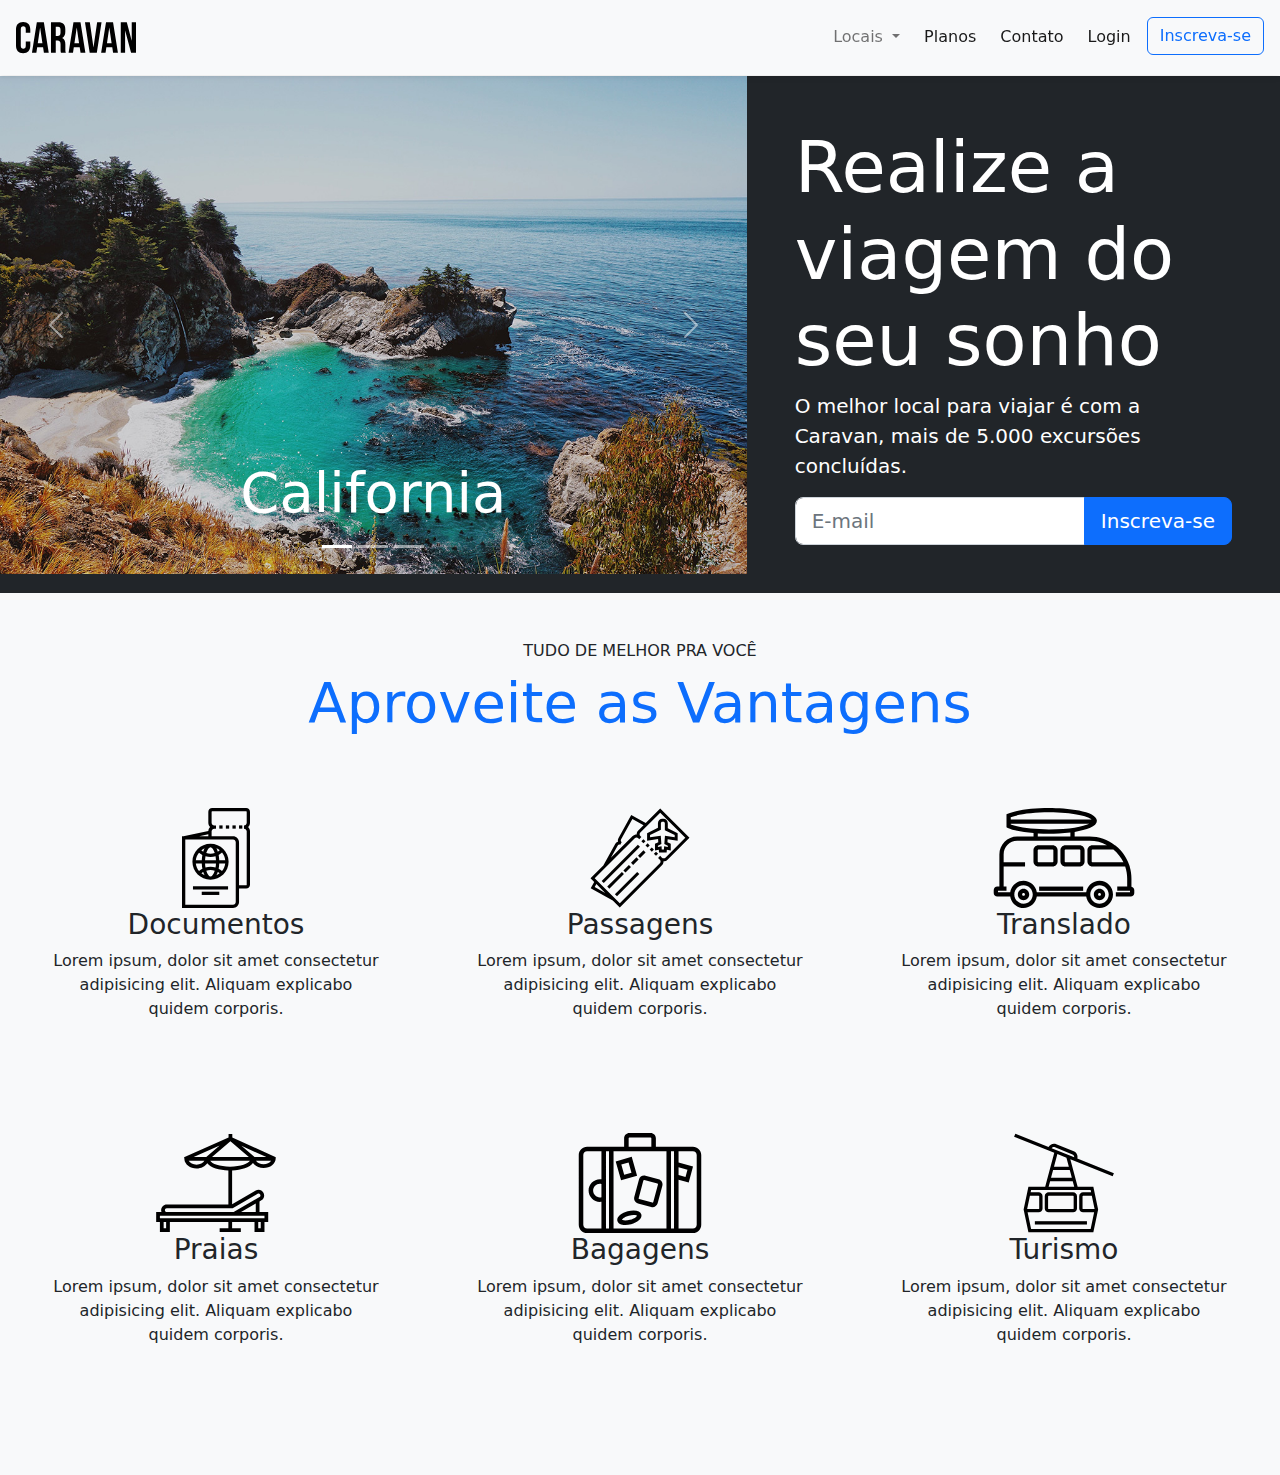
==== index.html @ 2883a972 "first commit" ====
<!DOCTYPE html>
<html lang="en">
  <head>
    <meta charset="UTF-8" />
    <meta http-equiv="X-UA-Compatible" content="IE=edge" />
    <meta name="viewport" content="width=device-width, initial-scale=1.0" />
    <title>Bootstrap</title>
    <link rel="stylesheet" href="css/bootstrap.css" />
    <link rel="stylesheet" href="css/style.css" />
  </head>

  <body>
    <nav class="navbar navbar-expand-md navbar-light bg-light fixed-top p-3 box-shadow">
      <a href="index.html" class="navbar-brand">
        <img src="img/caravan.svg" alt="caravan" />
      </a>
      <button
        class="navbar-toggler"
        type="button"
        data-bs-toggle="collapse"
        data-bs-target="#navbarSupportedContent"
        aria-controls="navbarSupportedContent"
        aria-expanded="false"
        aria-label="Toggle navigation"
      >
        <span class="navbar-toggler-icon"></span>
      </button>
      <div class="collapse navbar-collapse" id="navbarSupportedContent">
        <ul class="navbar-nav ms-auto">
          <li class="nav-item dropdown">
            <a
              class="nav-link dropdown-toggle ms-md-2"
              href="#"
              id="navbarDropdownMenuLink"
              role="button"
              data-bs-toggle="dropdown"
              aria-expanded="false"
            >
              Locais
            </a>
            <ul class="dropdown-menu" aria-labelledby="navbarDropdownMenuLink">
              <li><a class="dropdown-item" href="#">Califórnia</a></li>
              <li><a class="dropdown-item" href="#">Paris</a></li>
              <li><a class="dropdown-item" href="#">Dublin</a></li>
            </ul>
          </li>
          <li class="nav-item">
            <a
              class="nav-link active ms-md-2"
              aria-current="page"
              href="planos.html"
              >Planos</a
            >
          </li>
          <li class="nav-item">
            <a
              class="nav-link active ms-md-2"
              aria-current="page"
              href="contato.html"
              >Contato</a
            >
          </li>
          <li class="nav-item">
            <a class="nav-link active ms-md-2" aria-current="page" href="#"
              >Login</a
            >
          </li>
          <li class="nav-item">
            <a
              class="btn btn-outline-primary ms-md-2"
              aria-current="page"
              href="incsrevase.html"
              >Inscreva-se</a
            >
          </li>
        </ul>
      </div>
    </nav>

    <section class="container-fluid">
      <div class="row bg-dark">
        <div class="col-lg-7 p-0">
          <div id="carouselExampleCaptions" class="carousel slide" data-bs-ride="false">
            <div class="carousel-indicators">
              <button type="button" data-bs-target="#carouselExampleCaptions" data-bs-slide-to="0" class="active" aria-current="true" aria-label="Slide 1"></button>
              <button type="button" data-bs-target="#carouselExampleCaptions" data-bs-slide-to="1" aria-label="Slide 2"></button>
              <button type="button" data-bs-target="#carouselExampleCaptions" data-bs-slide-to="2" aria-label="Slide 3"></button>
            </div>
            <div class="carousel-inner">
              <div class="carousel-item active">
                <img src="/img/california.jpg" class="d-block w-100" alt="...">
                <div class="carousel-caption">
                  <h3 class="display-4">California</h3 class="display-4">
                </div>
              </div>
              <div class="carousel-item">
                <img src="/img/dublin.jpg" class="d-block w-100" alt="...">
                <div class="carousel-caption">
                  <h3 class="display-4">Dublin</h3 class="display-4">
                </div>
      
              </div>
              <div class="carousel-item">
                <img src="/img/paris.jpg" class="d-block w-100" alt="...">
                <div class="carousel-caption">
                  <h3 class="display-4">Paris</h3 class="display-4">
                </div>
      
              </div>
            </div>
            <button class="carousel-control-prev" type="button" data-bs-target="#carouselExampleCaptions" data-bs-slide="prev">
              <span class="carousel-control-prev-icon" aria-hidden="true"></span>
              <span class="visually-hidden">Anterior</span>
            </button>
            <button class="carousel-control-next" type="button" data-bs-target="#carouselExampleCaptions" data-bs-slide="next">
              <span class="carousel-control-next-icon" aria-hidden="true"></span>
              <span class="visually-hidden">Próximo</span>
            </button>
          </div>
      
        </div>
        <div class="col-lg-5 p-5 d-flex  justify-content-center flex-column">
          <h1 class="text-white display-2">Realize a viagem do seu sonho</h1>
          <p class="text-white fs-5">O melhor local para viajar é com a Caravan, mais de 5.000 excursões concluídas.</p>
          <form action="">
            <div class="input-group input-group-lg">
              <input type="text" class="form-control" placeholder="E-mail" aria-label="Email" aria-describedby="button-addon2">
              <button class="btn btn-primary" type="button" id="button-addon2">Inscreva-se</button>
            </div>
          </form>
        </div>
      </div>
    </section>

    <section class="py-5 bg-light text-center">
      <div class="container">
        <span class="h6 d-block">TUDO DE MELHOR PRA VOCÊ</span>
        <h2 class="display-4 text-primary">Aproveite as Vantagens</h2>
      </div>
      <div class="row p-3">
        <div class="col-4 p-5">
          <div style="height: 100px;" class="d-flex justify-content-center">
            <img src="img/icones/passaporte.svg" alt="passaporte">
          </div>   
          <h3>Documentos</h3>
          <p>Lorem ipsum, dolor sit amet consectetur adipisicing elit. Aliquam explicabo quidem corporis.</p>
        </div>
        <div class="col-4 p-5">
          <div style="height: 100px;" class="d-flex justify-content-center">
            <img src="img/icones/passagens.svg" alt="passagens">
          </div>   
          <h3>Passagens</h3>
          <p>Lorem ipsum, dolor sit amet consectetur adipisicing elit. Aliquam explicabo quidem corporis.</p>
        </div>
        <div class="col-4 p-5">
          <div style="height: 100px;" class="d-flex justify-content-center">
            <img src="img/icones/translado.svg" alt="translado">
          </div>   
          <h3>Translado</h3>
          <p>Lorem ipsum, dolor sit amet consectetur adipisicing elit. Aliquam explicabo quidem corporis.</p>
        </div>
        <div class="col-4 p-5">
          <div style="height: 100px;" class="d-flex justify-content-center">
            <img src="img/icones/praias.svg" alt="praias">
          </div>   
          <h3>Praias</h3>
          <p>Lorem ipsum, dolor sit amet consectetur adipisicing elit. Aliquam explicabo quidem corporis.</p>
        </div>
        <div class="col-4 p-5">
          <div style="height: 100px;" class="d-flex justify-content-center">
            <img src="img/icones/bagagens.svg" alt="bagagens">
          </div>   
          <h3>Bagagens</h3>
          <p>Lorem ipsum, dolor sit amet consectetur adipisicing elit. Aliquam explicabo quidem corporis.</p>
        </div>
        <div class="col-4 p-5">
          <div style="height: 100px;" class="d-flex justify-content-center">
            <img src="img/icones/turismo.svg" alt="turismo">
          </div>   
          <h3>Turismo</h3>
          <p>Lorem ipsum, dolor sit amet consectetur adipisicing elit. Aliquam explicabo quidem corporis.</p>
        </div>
      </div>
    </section>

    <script src="js/popper.min.js"></script>
    <script src="js/bootstrap.js"></script>
    <script src="js/app.js"></script>
  </body>
</html>
---- css/style.css ----
body {
    padding-top: 76.2px;
    
}

.box-shadow {
    box-shadow: 0 2px 4px 0 rgba(0,0,0,.05),
                0 2px 8px 0 rgba(0,0,0,.05);
}
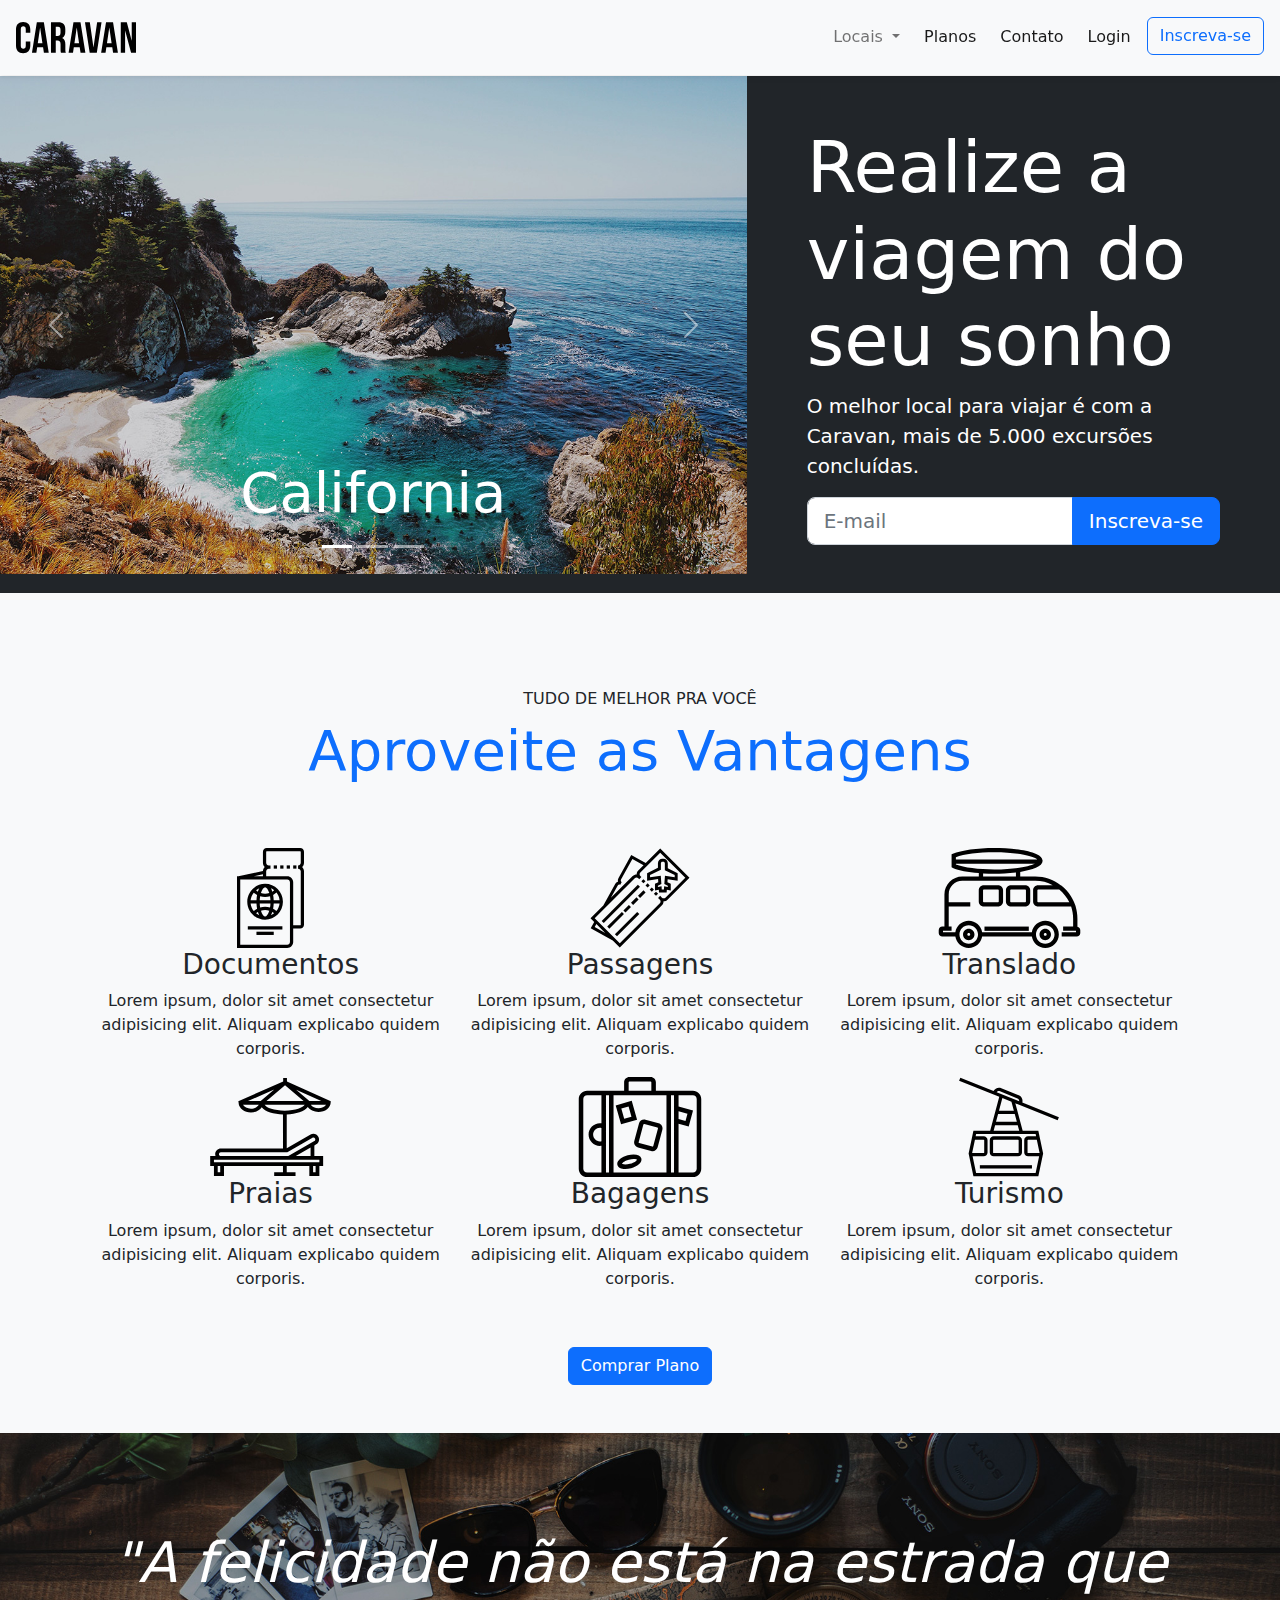
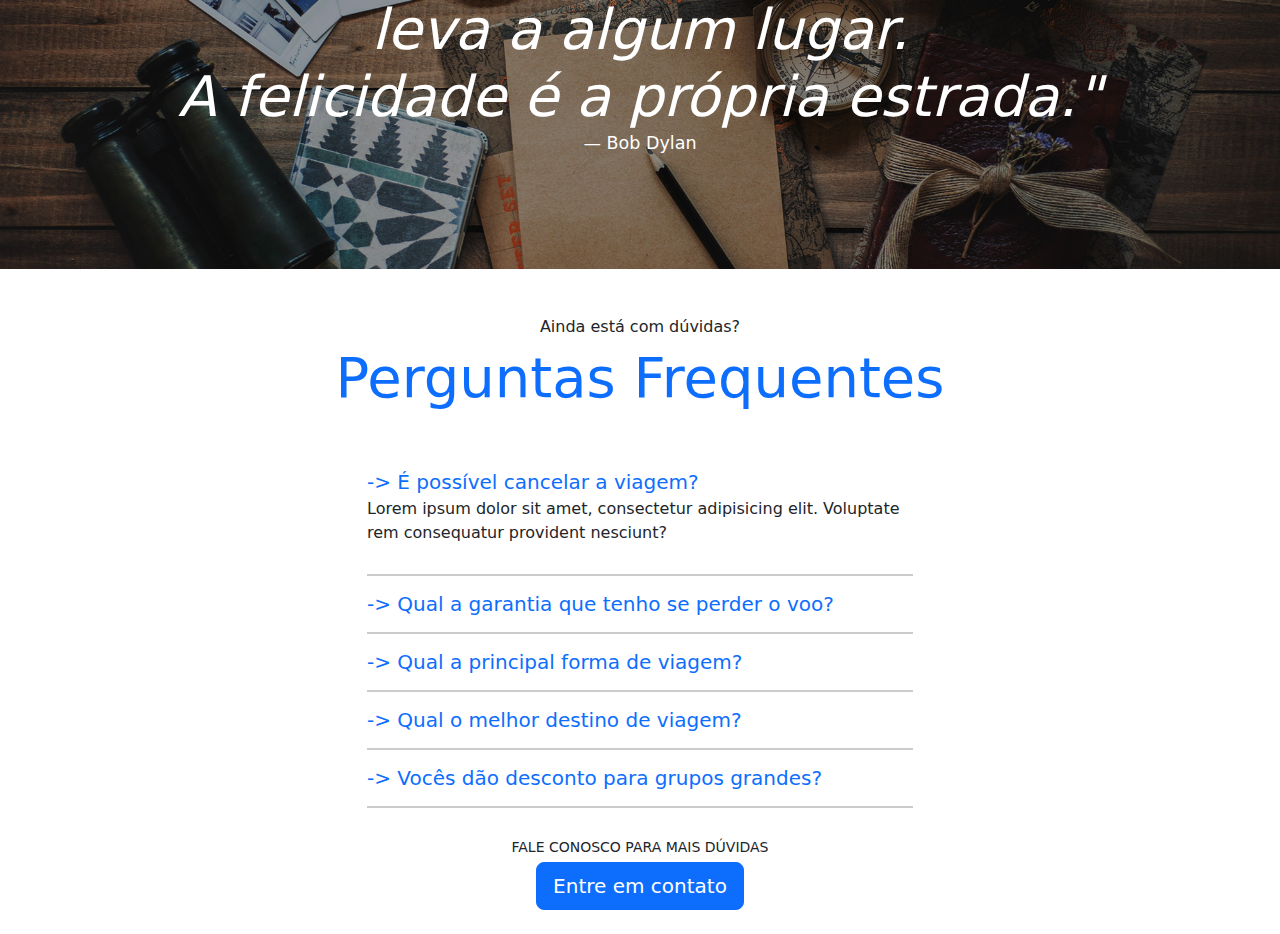
==== commit 42cb77fc: "Background-image como separador com frase && local com perguntas e respostas" ====
--- a/index.html
+++ b/index.html
@@ -119,61 +119,65 @@
           </div>
       
         </div>
-        <div class="col-lg-5 p-5 d-flex  justify-content-center flex-column">
-          <h1 class="text-white display-2">Realize a viagem do seu sonho</h1>
-          <p class="text-white fs-5">O melhor local para viajar é com a Caravan, mais de 5.000 excursões concluídas.</p>
-          <form action="">
-            <div class="input-group input-group-lg">
-              <input type="text" class="form-control" placeholder="E-mail" aria-label="Email" aria-describedby="button-addon2">
-              <button class="btn btn-primary" type="button" id="button-addon2">Inscreva-se</button>
-            </div>
-          </form>
+        <div class="col-lg-5 d-flex  justify-content-center flex-column">
+          <div class="p-5">
+
+            <h1 class="text-white display-2">Realize a viagem do seu sonho</h1>
+            <p class="text-white fs-5">O melhor local para viajar é com a Caravan, mais de 5.000 excursões concluídas.</p>
+            <form action="">
+              <div class="input-group input-group-lg">
+                <input type="text" class="form-control" placeholder="E-mail" aria-label="Email" aria-describedby="button-addon2">
+                <button class="btn btn-primary" type="button" id="button-addon2">Inscreva-se</button>
+              </div>
+            </form>
+          </div>
         </div>
       </div>
     </section>
 
     <section class="py-5 bg-light text-center">
       <div class="container">
-        <span class="h6 d-block">TUDO DE MELHOR PRA VOCÊ</span>
-        <h2 class="display-4 text-primary">Aproveite as Vantagens</h2>
-      </div>
+        <div class="my-5">
+          <span class="h6 d-block">TUDO DE MELHOR PRA VOCÊ</span>
+          <h2 class="display-4 text-primary">Aproveite as Vantagens</h2>
+        </div>
       <div class="row p-3">
-        <div class="col-4 p-5">
+        <div class="col-xl-4 col-md-6">
           <div style="height: 100px;" class="d-flex justify-content-center">
             <img src="img/icones/passaporte.svg" alt="passaporte">
           </div>   
           <h3>Documentos</h3>
           <p>Lorem ipsum, dolor sit amet consectetur adipisicing elit. Aliquam explicabo quidem corporis.</p>
         </div>
-        <div class="col-4 p-5">
+        <div class="col-xl-4 col-md-6">
           <div style="height: 100px;" class="d-flex justify-content-center">
             <img src="img/icones/passagens.svg" alt="passagens">
           </div>   
           <h3>Passagens</h3>
           <p>Lorem ipsum, dolor sit amet consectetur adipisicing elit. Aliquam explicabo quidem corporis.</p>
         </div>
-        <div class="col-4 p-5">
+        <div class="col-xl-4 col-md-6">
           <div style="height: 100px;" class="d-flex justify-content-center">
             <img src="img/icones/translado.svg" alt="translado">
           </div>   
           <h3>Translado</h3>
           <p>Lorem ipsum, dolor sit amet consectetur adipisicing elit. Aliquam explicabo quidem corporis.</p>
         </div>
-        <div class="col-4 p-5">
+        <div class="col-xl-4 col-md-6">
           <div style="height: 100px;" class="d-flex justify-content-center">
             <img src="img/icones/praias.svg" alt="praias">
           </div>   
           <h3>Praias</h3>
           <p>Lorem ipsum, dolor sit amet consectetur adipisicing elit. Aliquam explicabo quidem corporis.</p>
         </div>
-        <div class="col-4 p-5">
+        <div class="col-xl-4 col-md-6">
           <div style="height: 100px;" class="d-flex justify-content-center">
             <img src="img/icones/bagagens.svg" alt="bagagens">
           </div>   
           <h3>Bagagens</h3>
           <p>Lorem ipsum, dolor sit amet consectetur adipisicing elit. Aliquam explicabo quidem corporis.</p>
         </div>
-        <div class="col-4 p-5">
+        <div class="col-xl-4 col-md-6">
           <div style="height: 100px;" class="d-flex justify-content-center">
             <img src="img/icones/turismo.svg" alt="turismo">
           </div>   
@@ -181,8 +185,70 @@
           <p>Lorem ipsum, dolor sit amet consectetur adipisicing elit. Aliquam explicabo quidem corporis.</p>
         </div>
       </div>
-    </section>
-
+        <a href="planos.html" class="btn btn-primary brn-lg mt-4">Comprar Plano</a>
+    </div>
+    </section>
+    
+    <section id="home-quote" class="p-md-5">
+      <blockquote class="blockquote text-center text-white p-md-5 p-3">
+        <p class="display-4">
+          <em>
+            "A felicidade não está na estrada que leva a algum lugar. <br> A felicidade é a própria estrada."
+          </em>
+        </p>
+        <footer class="blockquote-footer text-white">Bob Dylan</footer>
+      </blockquote>
+    </section>
+
+    <section class="container">
+      <div class="my-5 text-center">
+        <span class="h6 d-block">Ainda está com dúvidas?</span>
+        <h2 class="display-4 text-primary">Perguntas Frequentes</h2>
+      </div>
+      <div class="row justify-content-center">
+        <div class="col-6" id="perguntasFrequentes" data-children=".pergunta">
+          <div class="pergunta py-2">
+            <a class="lead" data-bs-toggle="collapse" data-bs-target="#pergunta1" aria-expanded="true" aria-controls="pergunta1"  href="#pergunta1">-> É possível cancelar a viagem?</a>
+            <div class="collapse show" id="pergunta1">
+              <p>Lorem ipsum dolor sit amet, consectetur adipisicing elit. Voluptate rem consequatur provident nesciunt?</p>
+            </div>
+          </div>
+          <div class="line"></div>
+          <div class="pergunta py-2">
+            <a class="lead" data-bs-toggle="collapse" data-bs-target="#pergunta2" aria-expanded="true" aria-controls="pergunta2"  href="#pergunta2">-> Qual a garantia que tenho se perder o voo?</a>
+            <div class="collapse" id="pergunta2">
+              <p>Lorem ipsum dolor sit amet, consectetur adipisicing elit. Voluptate rem consequatur provident nesciunt?</p>
+            </div>
+          </div>
+          <div class="line"></div>
+          <div class="pergunta py-2">
+            <a class="lead" data-bs-toggle="collapse" data-bs-target="#pergunta3" aria-expanded="true" aria-controls="pergunta3"  href="#pergunta3">-> Qual a principal forma de viagem?</a>
+            <div class="collapse" id="pergunta3">
+              <p>Lorem ipsum dolor sit amet, consectetur adipisicing elit. Voluptate rem consequatur provident nesciunt?</p>
+            </div>
+          </div>
+          <div class="line"></div>
+          <div class="pergunta py-2">
+            <a class="lead" data-bs-toggle="collapse" data-bs-target="#pergunta4" aria-expanded="true" aria-controls="pergunta4"  href="#pergunta4">-> Qual o melhor destino de viagem?</a>
+            <div class="collapse" id="pergunta4">
+              <p>Lorem ipsum dolor sit amet, consectetur adipisicing elit. Voluptate rem consequatur provident nesciunt?</p>
+            </div>
+          </div>
+          <div class="line"></div>
+          <div class="pergunta py-2">
+            <a class="lead" data-bs-toggle="collapse" data-bs-target="#pergunta5" aria-expanded="true" aria-controls="pergunta5"  href="#pergunta5">-> Vocês dão desconto para grupos grandes?</a>
+            <div class="collapse" id="pergunta5">
+              <p>Lorem ipsum dolor sit amet, consectetur adipisicing elit. Voluptate rem consequatur provident nesciunt?</p>
+            </div>
+          </div>
+          <div class="line"></div>
+        </div>
+      </div>
+      <div class="text-center my-4">
+        <p class="small m-1">FALE CONOSCO PARA MAIS DÚVIDAS</p>
+        <a href="contato.html" class="btn btn-lg btn-primary">Entre em contato</a>
+      </div>
+    </section>
     <script src="js/popper.min.js"></script>
     <script src="js/bootstrap.js"></script>
     <script src="js/app.js"></script>
--- a/css/style.css
+++ b/css/style.css
@@ -1,9 +1,41 @@
 body {
-    padding-top: 76.2px;
-    
+    padding-top: 76.2px;    
+}
+
+a {
+    text-decoration: none;
 }
 
 .box-shadow {
     box-shadow: 0 2px 4px 0 rgba(0,0,0,.05),
                 0 2px 8px 0 rgba(0,0,0,.05);
+}
+
+#home-quote {
+    background: url('../img/bg-quote.jpg') center center;
+    background-size: cover;
+}
+        /* 
+            no min-width, tudo o que estiver acima de 768px
+            receberá a estilização,e o que estiver abaixo de 768px
+            não receberá a estilização
+            
+            no max-width será o contrário.
+        */
+@media (max-width: 767px) {
+    #home-quote .display-4 {
+        font-size: 2.5rem;
+    }
+    body {
+        padding-top: 0;
+    }
+    .fixed-top {
+        position: relative;
+    }
+}
+
+.line {
+    height: 1px;
+    border-bottom: 2px solid #cccccc;
+    margin: 5px 0;
 }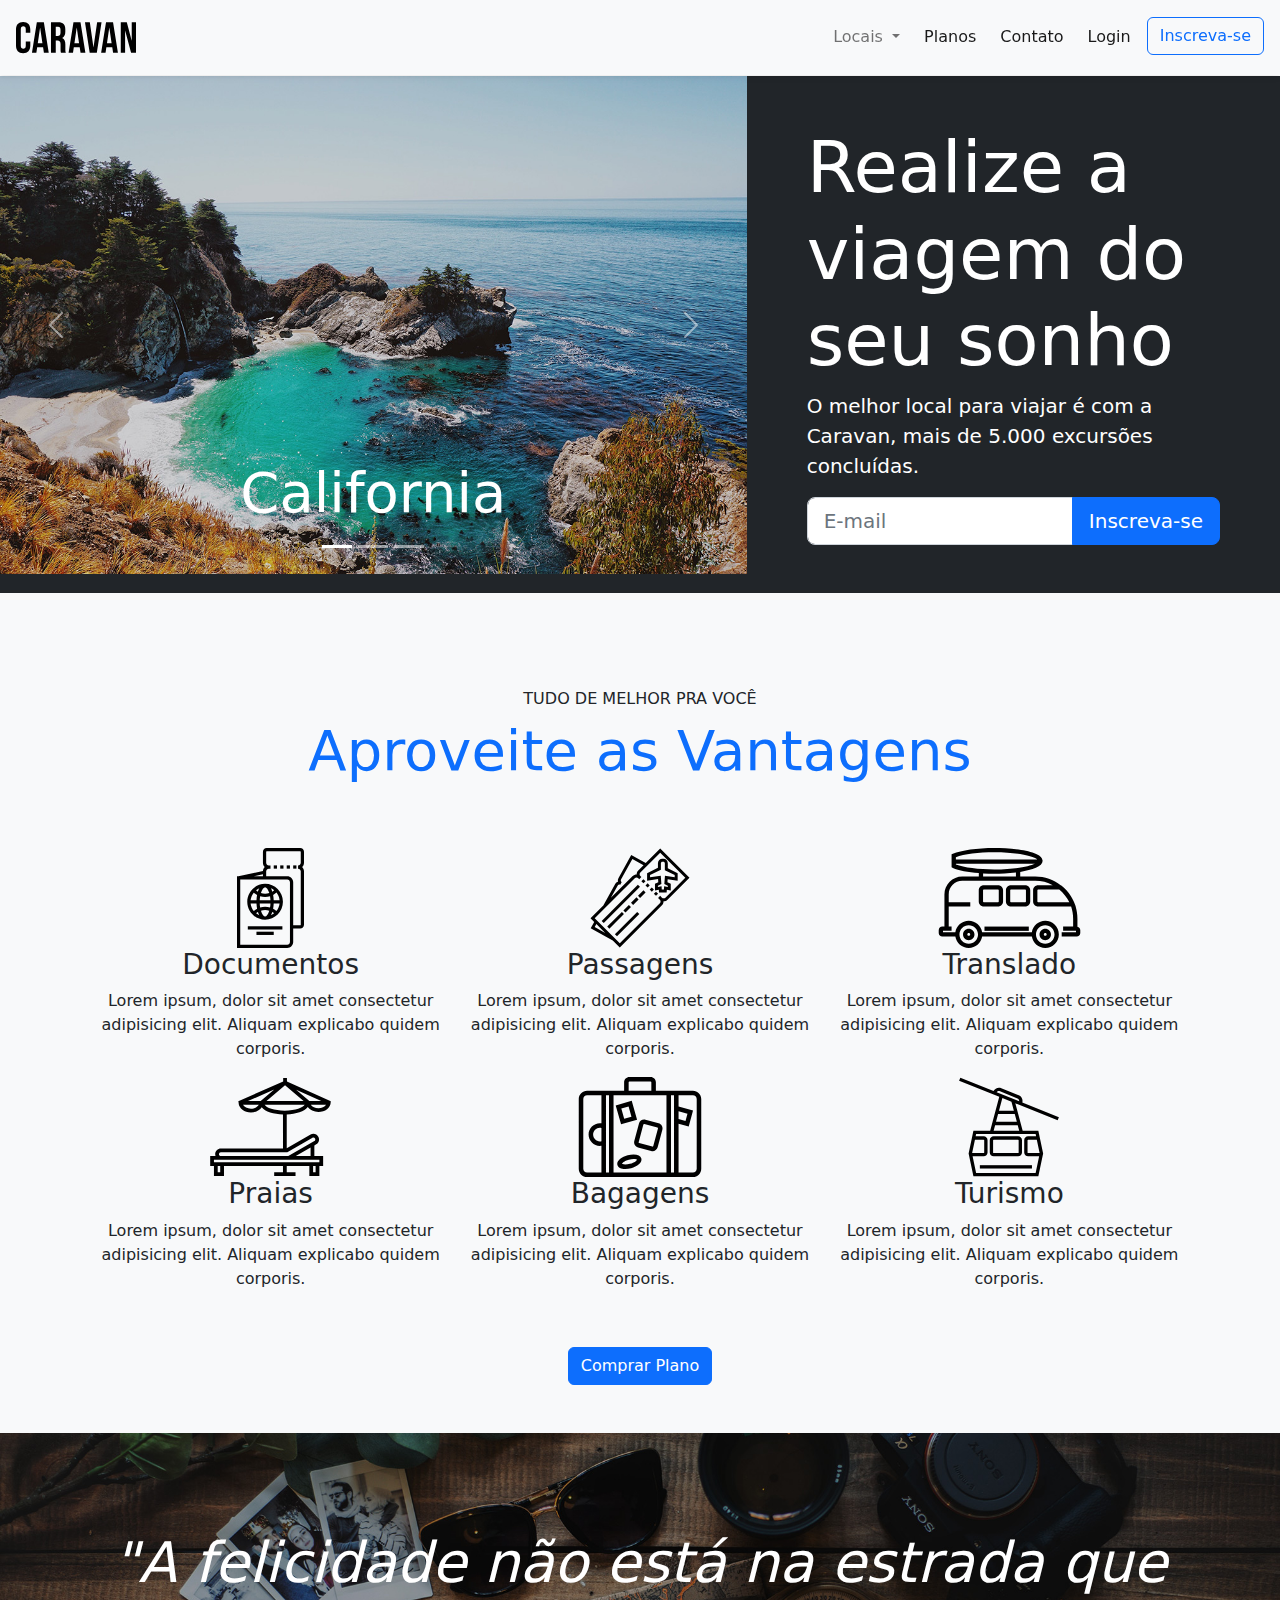
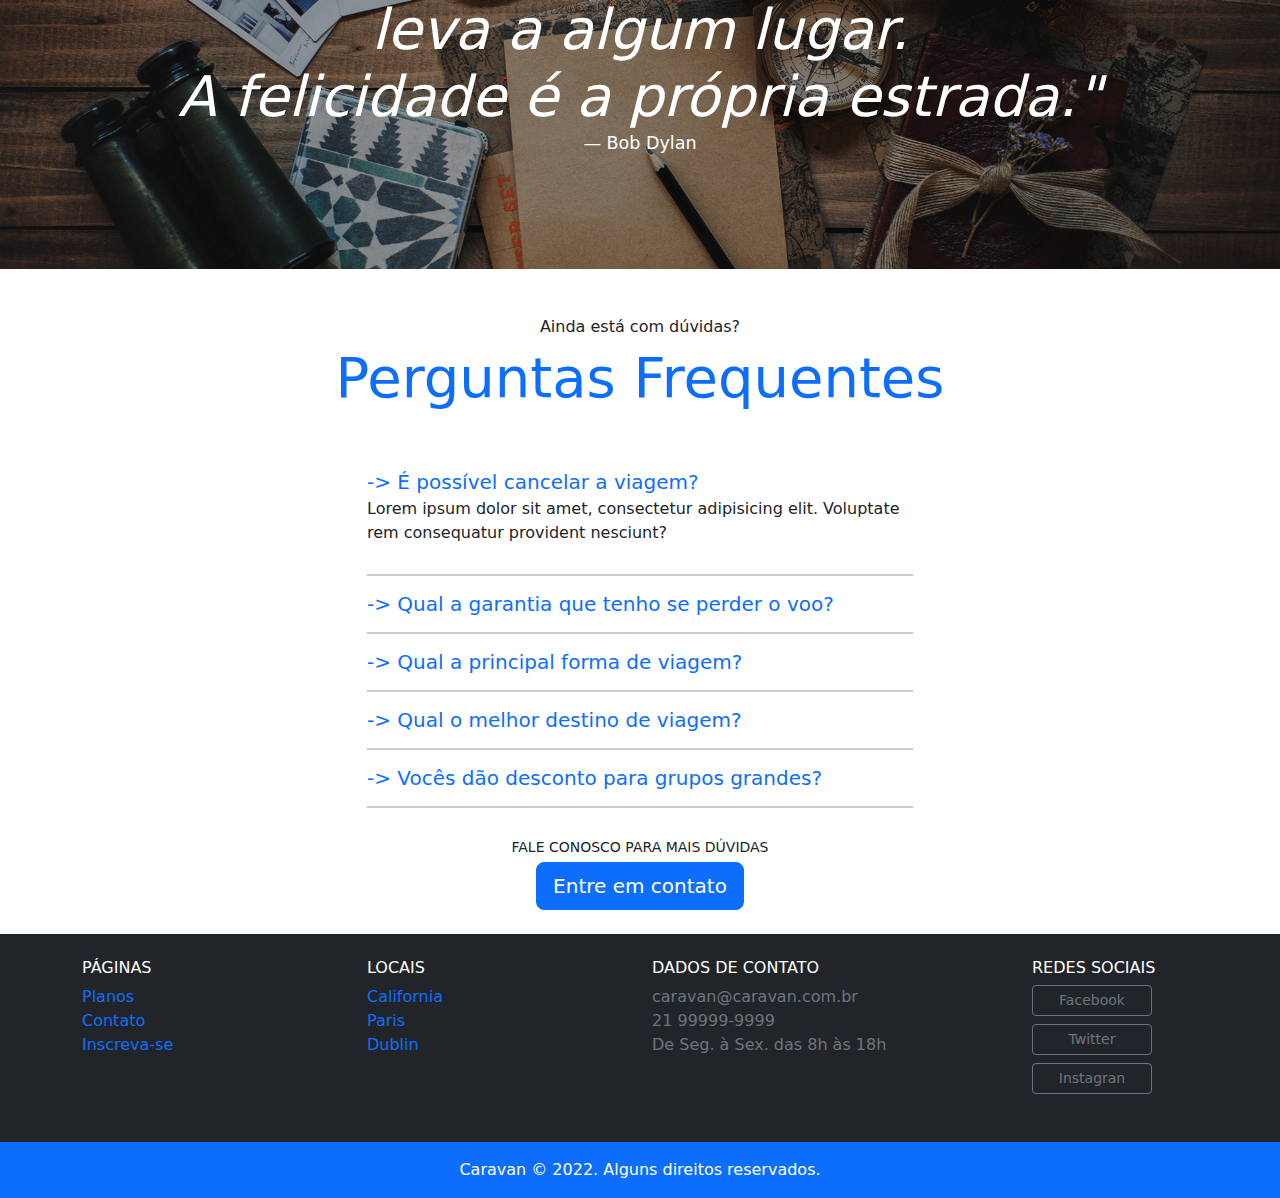
==== commit 96176d64: "criação do footer" ====
--- a/index.html
+++ b/index.html
@@ -10,6 +10,27 @@
   </head>
 
   <body>
+
+        <!-- Modal -->
+        <div class="modal fade" id="exampleModal" tabindex="-1" aria-labelledby="exampleModalLabel" aria-hidden="true">
+          <div class="modal-dialog">
+        <div class="modal-content">
+          <div class="modal-header">
+            <h5 class="modal-title" id="exampleModalLabel">Modal title</h5>
+            <button type="button" class="btn-close" data-bs-dismiss="modal" aria-label="Close"></button>
+          </div>
+          <div class="modal-body">
+            ...
+          </div>
+          <div class="modal-footer">
+            <button type="button" class="btn btn-secondary" data-bs-dismiss="modal">Close</button>
+            <button type="button" class="btn btn-primary">Save changes</button>
+          </div>
+        </div>
+      </div>
+    </div>
+    <!-- FECHA Modal -->
+
     <nav class="navbar navbar-expand-md navbar-light bg-light fixed-top p-3 box-shadow">
       <a href="index.html" class="navbar-brand">
         <img src="img/caravan.svg" alt="caravan" />
@@ -206,13 +227,14 @@
         <h2 class="display-4 text-primary">Perguntas Frequentes</h2>
       </div>
       <div class="row justify-content-center">
-        <div class="col-6" id="perguntasFrequentes" data-children=".pergunta">
+        <div class="col-lg-6" id="perguntasFrequentes" data-children=".pergunta">
           <div class="pergunta py-2">
             <a class="lead" data-bs-toggle="collapse" data-bs-target="#pergunta1" aria-expanded="true" aria-controls="pergunta1"  href="#pergunta1">-> É possível cancelar a viagem?</a>
             <div class="collapse show" id="pergunta1">
               <p>Lorem ipsum dolor sit amet, consectetur adipisicing elit. Voluptate rem consequatur provident nesciunt?</p>
             </div>
           </div>
+          <!-- line, separador que criei entre perguntas e respostas e está em style.css -->
           <div class="line"></div>
           <div class="pergunta py-2">
             <a class="lead" data-bs-toggle="collapse" data-bs-target="#pergunta2" aria-expanded="true" aria-controls="pergunta2"  href="#pergunta2">-> Qual a garantia que tenho se perder o voo?</a>
@@ -249,6 +271,51 @@
         <a href="contato.html" class="btn btn-lg btn-primary">Entre em contato</a>
       </div>
     </section>
+
+    <footer class="bg-dark text-white">
+      <div class="container py-4">
+        <div class="row">
+          <div class="col-md-3 col-6">
+            <h4 class="h6">PÁGINAS</h4>
+            <ul class="list-unstyled">
+              <li><a href="planos.html">Planos</a></li>
+              <li><a href="contato.html">Contato</a></li>
+              <li><a href="inscricao.html">Inscreva-se</a></li>
+            </ul>
+          </div>
+          <div class="col-md-3 col-6">
+            <h4 class="h6">LOCAIS</h4>
+            <ul class="list-unstyled">
+              <li><a href="local.html">California</a></li>
+              <li><a href="local.html">Paris</a></li>
+              <li><a href="local.html">Dublin</a></li>
+            </ul>
+          </div>
+          <div class="col-md-4">
+            <h4 class="h6">DADOS DE CONTATO</h4>
+            <ul class="list-unstyled text-secondary">
+              <li>caravan@caravan.com.br</li>
+              <li>21 99999-9999</li>
+              <li>De Seg. à Sex. das 8h às 18h</li>
+            </ul>
+          </div>
+          <div class="col-md-2" >
+            <h4 class="h6" style="min-width: 120px">REDES SOCIAIS</h4>
+            <ul class="list-unstyled">
+              <!-- coloquei um padding-botton no <li> -->
+              <li class="pb-2"><a class="btn btn-outline-secondary btn-sm " href="#" style="width: 100%; max-width: 120px;">Facebook</a></li>
+              <!-- rafael colocou margin no <a> -->
+              <li><a class="btn btn-outline-secondary btn-sm  mb-2" href="#" style="width: 100%; max-width: 120px;">Twitter</a></li>
+              <li class="pb-2"><a class="btn btn-outline-secondary btn-sm " href="#" style="width: 100%; max-width: 120px;">Instagran</a></li>
+            </ul>
+          </div>
+        </div>
+      </div>
+      <div class="bg-primary text-center py-3 ">
+        <p class="m-0">Caravan © 2022. Alguns direitos reservados.</p>
+      </div>
+    </footer>
+
     <script src="js/popper.min.js"></script>
     <script src="js/bootstrap.js"></script>
     <script src="js/app.js"></script>
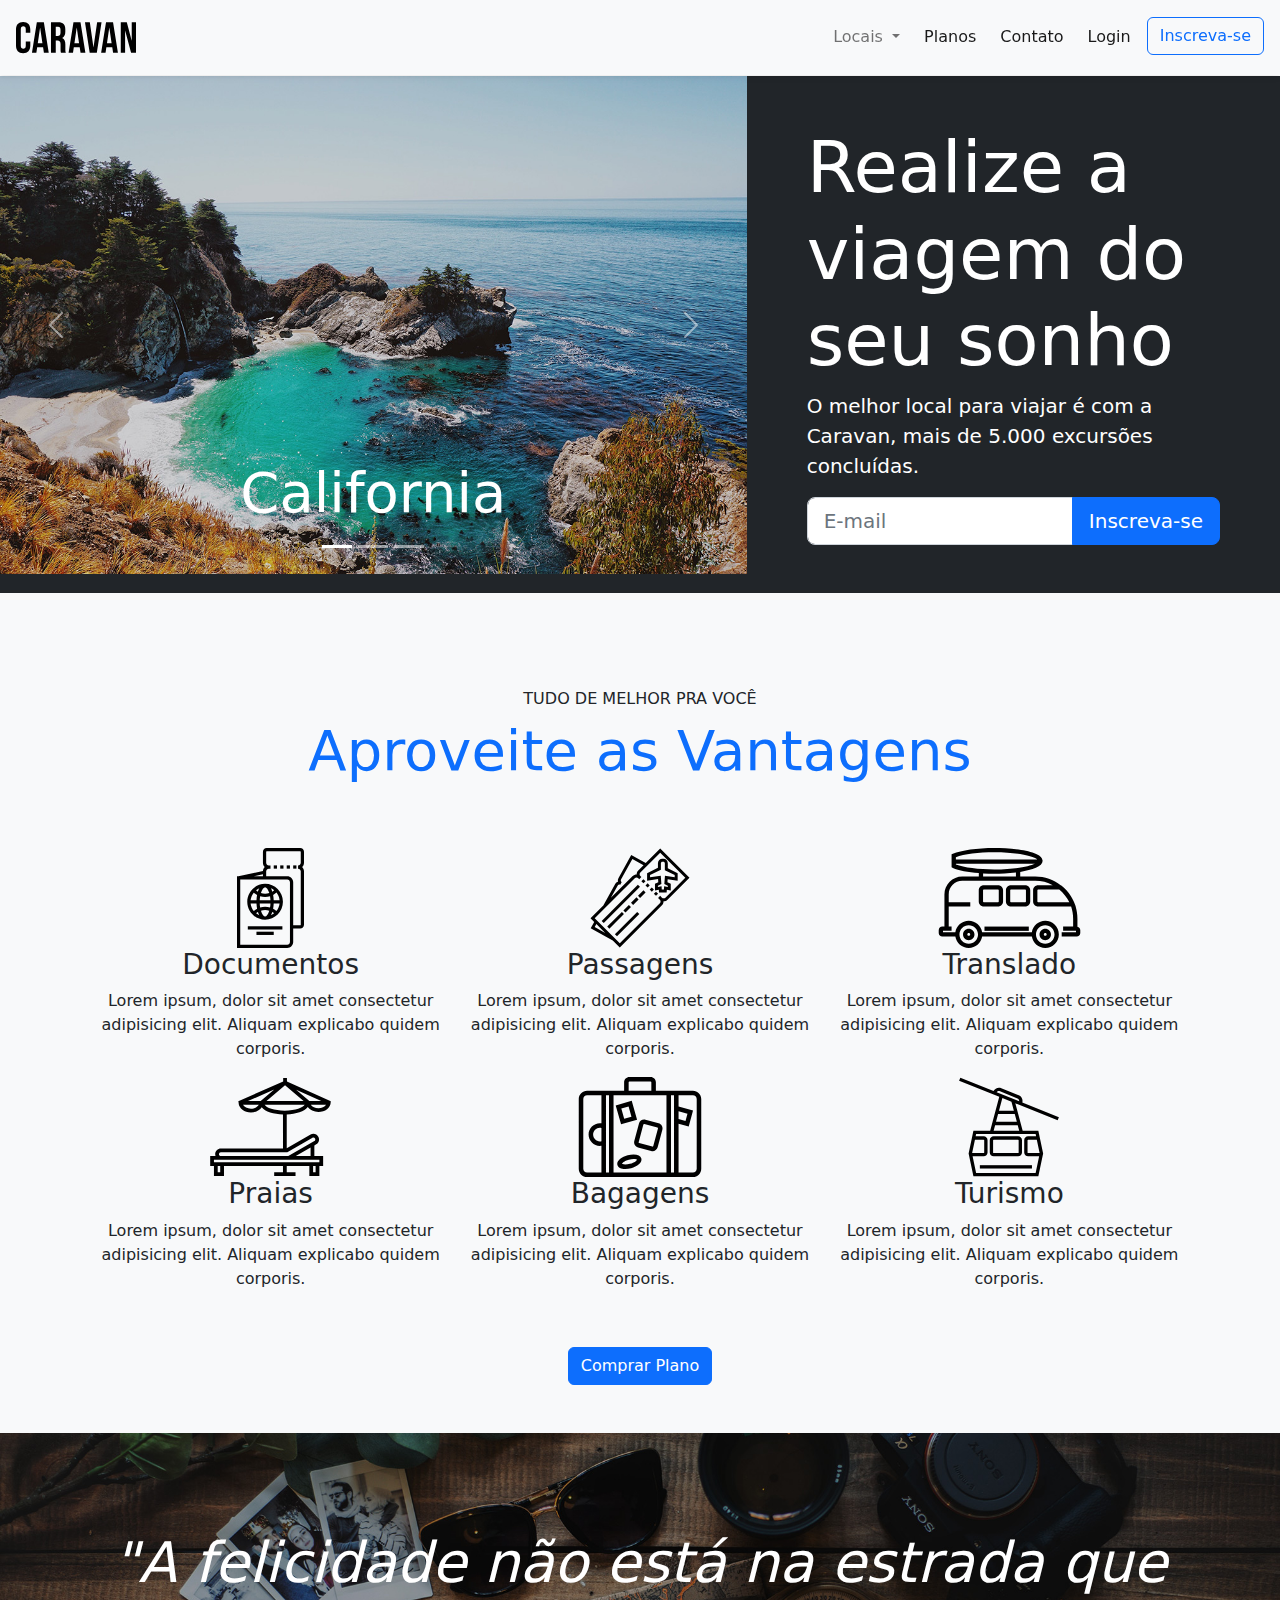
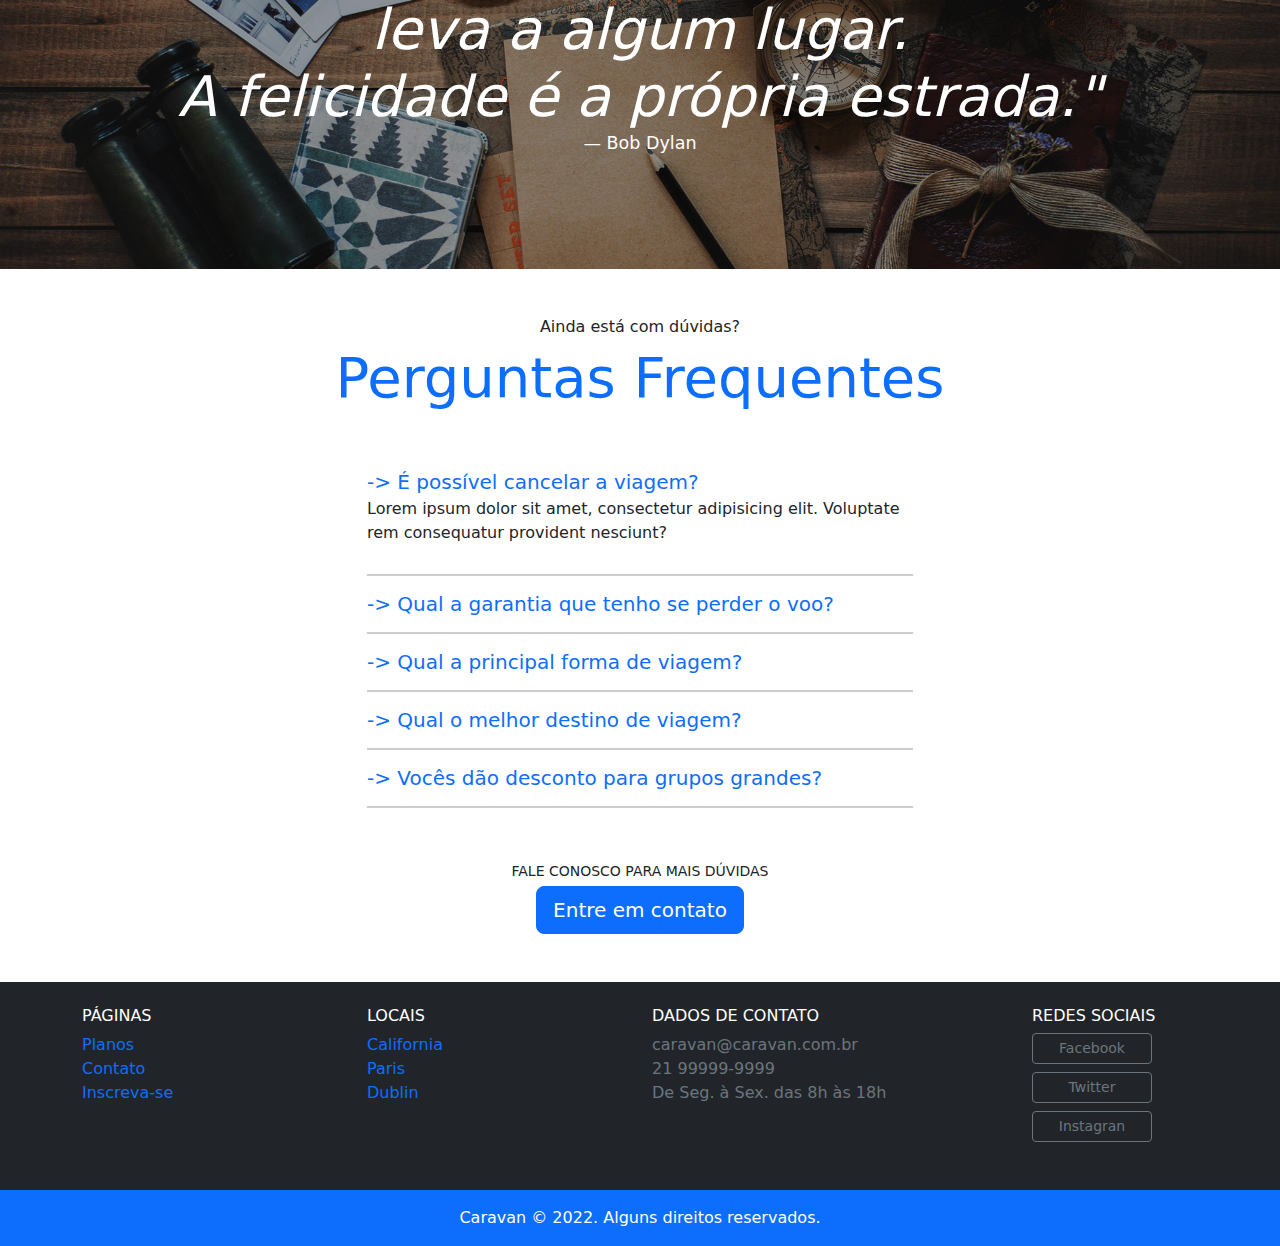
==== commit 9851e111: "ajuste de espaçamento do entre em contato na seção de peruntas frequentes" ====
--- a/index.html
+++ b/index.html
@@ -12,20 +12,33 @@
   <body>
 
         <!-- Modal -->
-        <div class="modal fade" id="exampleModal" tabindex="-1" aria-labelledby="exampleModalLabel" aria-hidden="true">
+        <div class="modal fade" id="modalLogin" tabindex="-1" aria-labelledby="modalLoginTitulo" aria-hidden="true">
           <div class="modal-dialog">
         <div class="modal-content">
           <div class="modal-header">
-            <h5 class="modal-title" id="exampleModalLabel">Modal title</h5>
+            <h5 class="modal-title" id="modalLoginTitulo">Entre na Sua Conta</h5>
             <button type="button" class="btn-close" data-bs-dismiss="modal" aria-label="Close"></button>
           </div>
           <div class="modal-body">
-            ...
-          </div>
-          <div class="modal-footer">
-            <button type="button" class="btn btn-secondary" data-bs-dismiss="modal">Close</button>
-            <button type="button" class="btn btn-primary">Save changes</button>
-          </div>
+            <form>
+              <div class="mb-3">
+                <label for="loginEmail" class="form-label">Email</label>
+                <input type="email" class="form-control" id="loginEmail" aria-describedby="emailHelp">
+                <div id="emailHelp" class="form-text">Nunca compartilharemos seu email.</div>
+              </div>
+              <div class="mb-3">
+                <label for="loginSenha" class="form-label">Password</label>
+                <input type="password" class="form-control" id="loginSenha">
+              </div>
+              <div class="mb-3 form-check">
+                <input type="checkbox" class="form-check-input" id="loginCheckBox">
+                <label class="form-check-label" for="loginCheckBox">Desejo Receber Atualizações</label>
+              </div>
+              <button type="submit" class="btn btn-primary">Entrar na Conta</button>
+              <div id="loginSenha" class="form-text">Esqueceu a senha? <a href="#">Clique Aqui</a>.</div>
+            </form>
+          </div>
+
         </div>
       </div>
     </div>
@@ -82,7 +95,7 @@
             >
           </li>
           <li class="nav-item">
-            <a class="nav-link active ms-md-2" aria-current="page" href="#"
+            <a class="nav-link active ms-md-2" aria-current="page" href="#" data-bs-toggle="modal" data-bs-target="#modalLogin"
               >Login</a
             >
           </li>
@@ -207,7 +220,7 @@
         </div>
       </div>
         <a href="planos.html" class="btn btn-primary brn-lg mt-4">Comprar Plano</a>
-    </div>
+      </div>
     </section>
     
     <section id="home-quote" class="p-md-5">
@@ -266,7 +279,7 @@
           <div class="line"></div>
         </div>
       </div>
-      <div class="text-center my-4">
+      <div class="text-center my-5">
         <p class="small m-1">FALE CONOSCO PARA MAIS DÚVIDAS</p>
         <a href="contato.html" class="btn btn-lg btn-primary">Entre em contato</a>
       </div>
--- a/css/style.css
+++ b/css/style.css
@@ -1,21 +1,20 @@
 body {
-    padding-top: 76.2px;    
+  padding-top: 76.2px;
 }
 
 a {
-    text-decoration: none;
+  text-decoration: none;
 }
 
 .box-shadow {
-    box-shadow: 0 2px 4px 0 rgba(0,0,0,.05),
-                0 2px 8px 0 rgba(0,0,0,.05);
+  box-shadow: 0 2px 4px 0 rgba(0, 0, 0, 0.05), 0 2px 8px 0 rgba(0, 0, 0, 0.05);
 }
 
 #home-quote {
-    background: url('../img/bg-quote.jpg') center center;
-    background-size: cover;
+  background: url("../img/bg-quote.jpg") center center;
+  background-size: cover;
 }
-        /* 
+/* 
             no min-width, tudo o que estiver acima de 768px
             receberá a estilização,e o que estiver abaixo de 768px
             não receberá a estilização
@@ -23,19 +22,19 @@
             no max-width será o contrário.
         */
 @media (max-width: 767px) {
-    #home-quote .display-4 {
-        font-size: 2.5rem;
-    }
-    body {
-        padding-top: 0;
-    }
-    .fixed-top {
-        position: relative;
-    }
+  #home-quote .display-4 {
+    font-size: 2.5rem;
+  }
+  body {
+    padding-top: 0;
+  }
+  .fixed-top {
+    position: relative;
+  }
 }
 
 .line {
-    height: 1px;
-    border-bottom: 2px solid #cccccc;
-    margin: 5px 0;
-}+  height: 1px;
+  border-bottom: 2px solid #cccccc;
+  margin: 5px 0;
+}
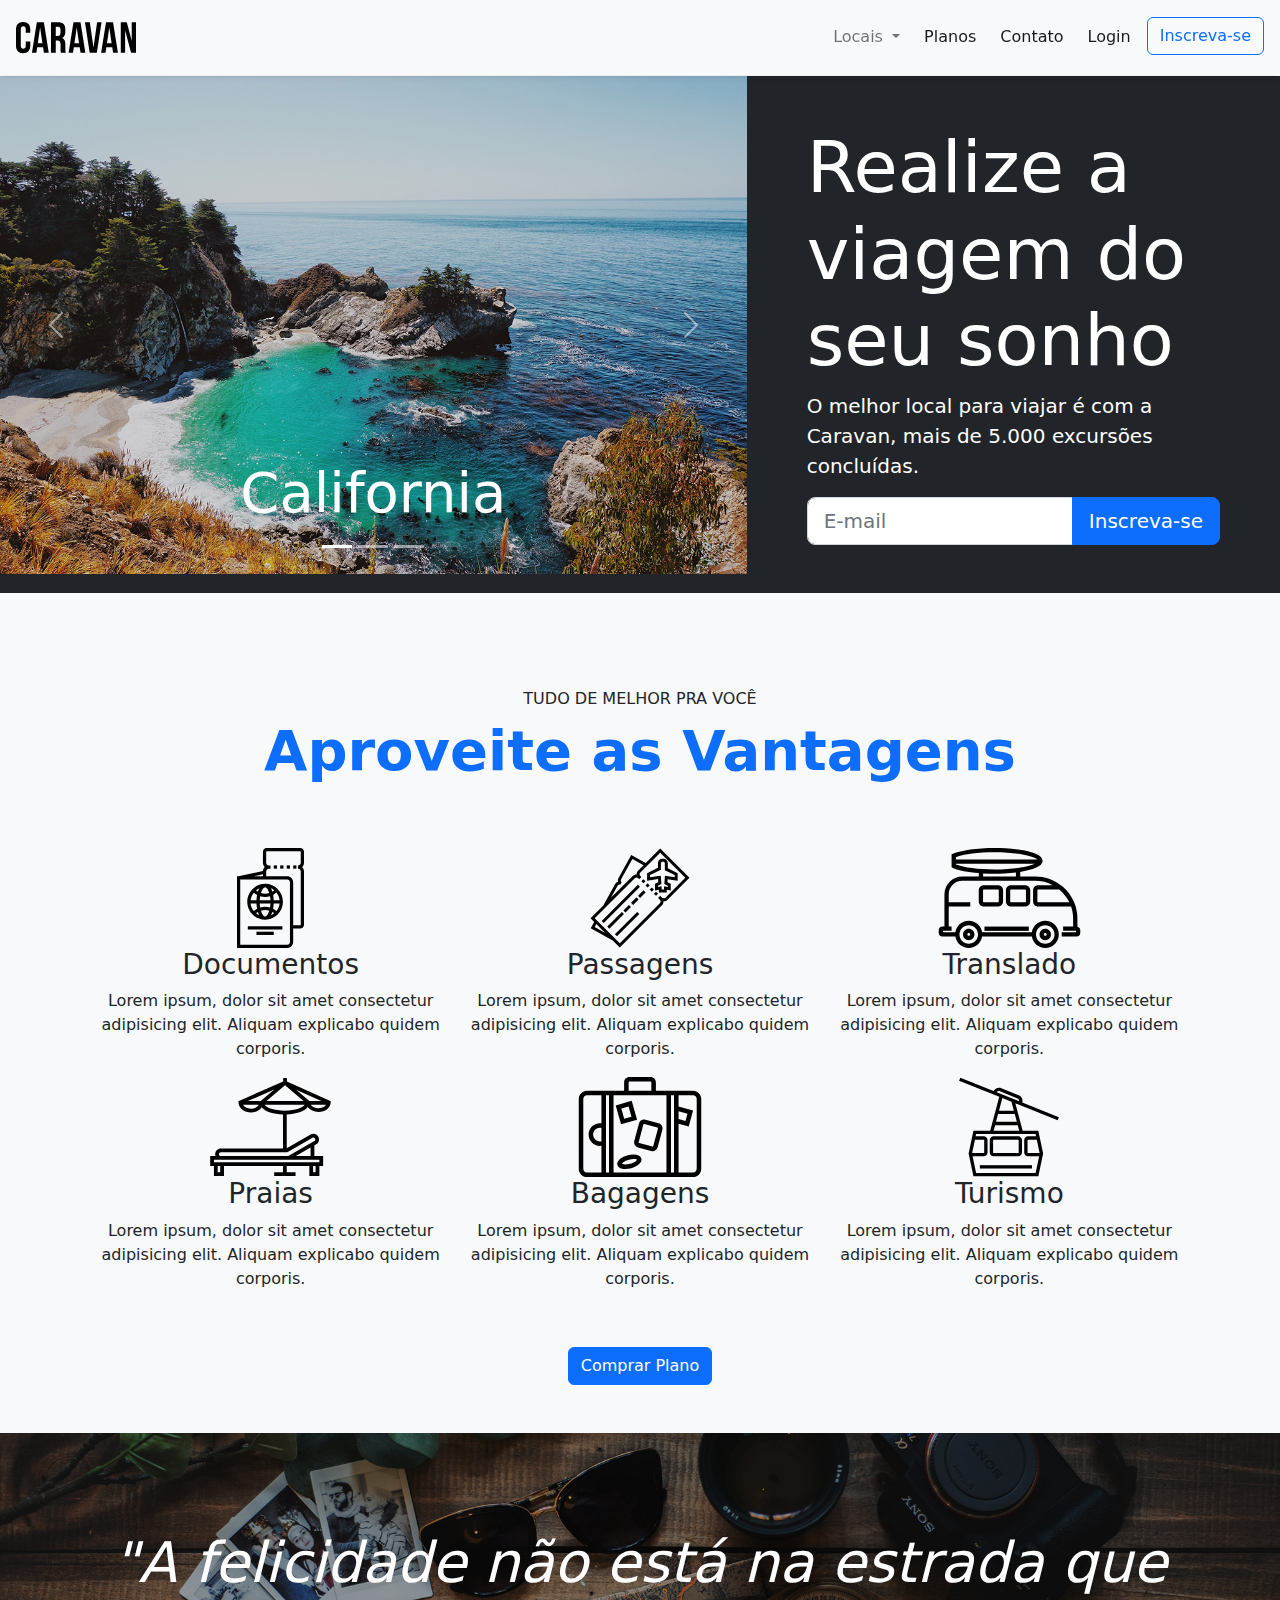
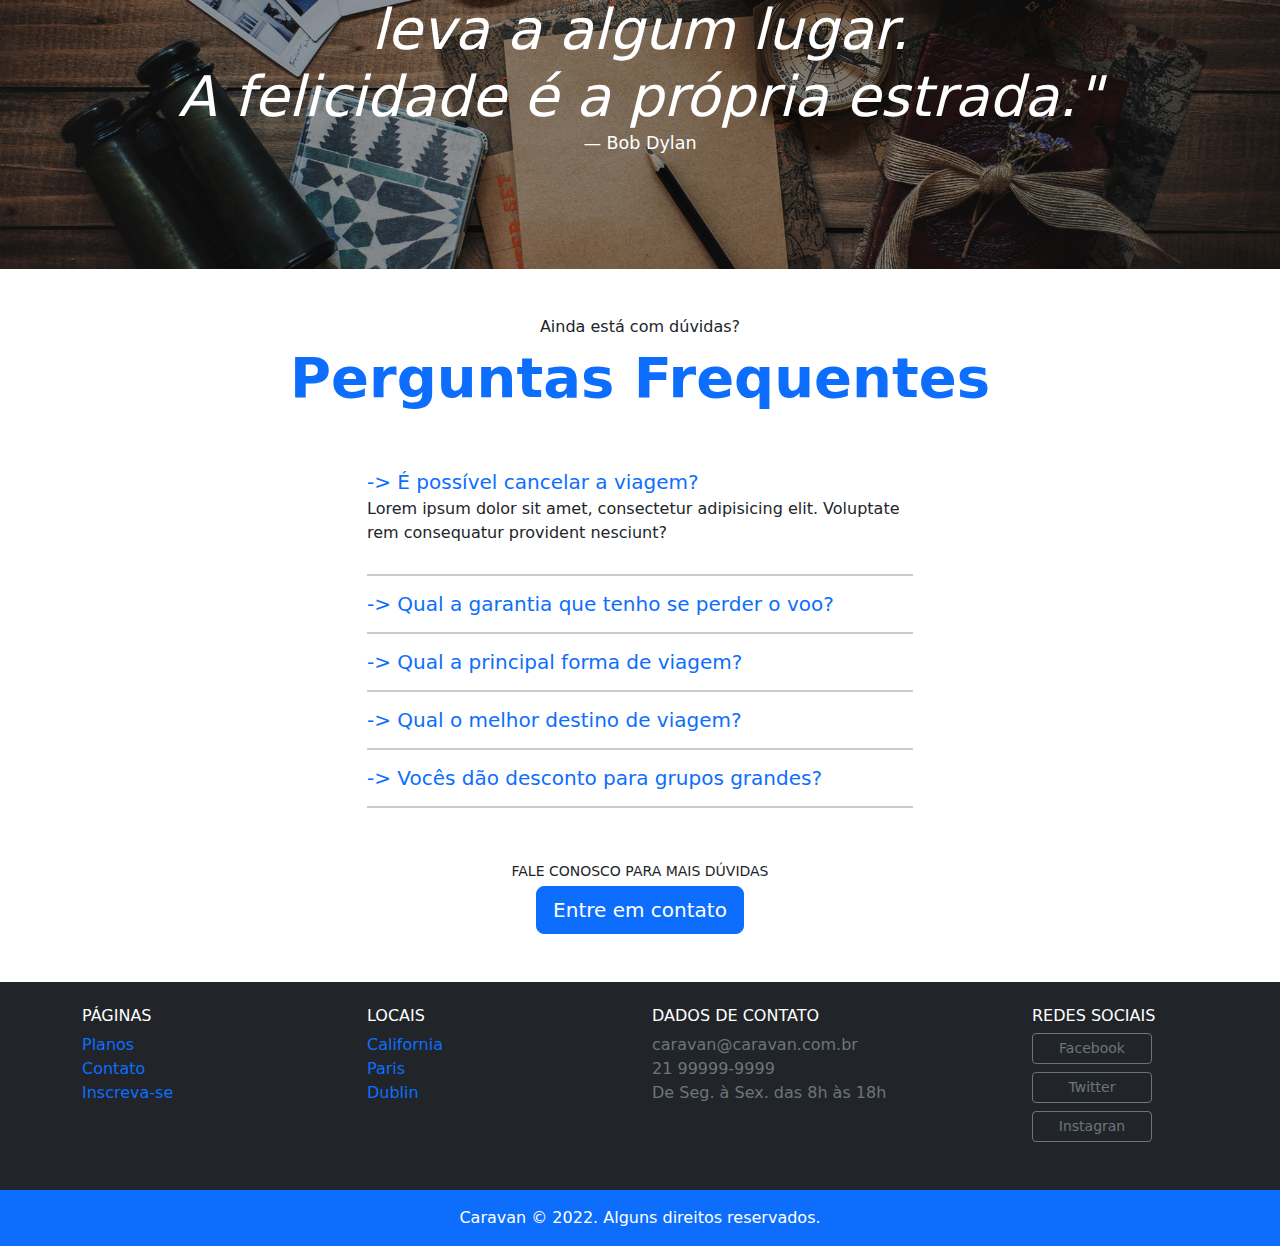
==== commit c6ed8a47: "criação da pag local que a pag geral para todos os locais" ====
--- a/index.html
+++ b/index.html
@@ -173,7 +173,7 @@
       <div class="container">
         <div class="my-5">
           <span class="h6 d-block">TUDO DE MELHOR PRA VOCÊ</span>
-          <h2 class="display-4 text-primary">Aproveite as Vantagens</h2>
+          <h2 class="display-4 text-primary fw-semibold">Aproveite as Vantagens</h2>
         </div>
       <div class="row p-3">
         <div class="col-xl-4 col-md-6">
@@ -237,7 +237,7 @@
     <section class="container">
       <div class="my-5 text-center">
         <span class="h6 d-block">Ainda está com dúvidas?</span>
-        <h2 class="display-4 text-primary">Perguntas Frequentes</h2>
+        <h2 class="display-4 text-primary fw-semibold">Perguntas Frequentes</h2>
       </div>
       <div class="row justify-content-center">
         <div class="col-lg-6" id="perguntasFrequentes" data-children=".pergunta">
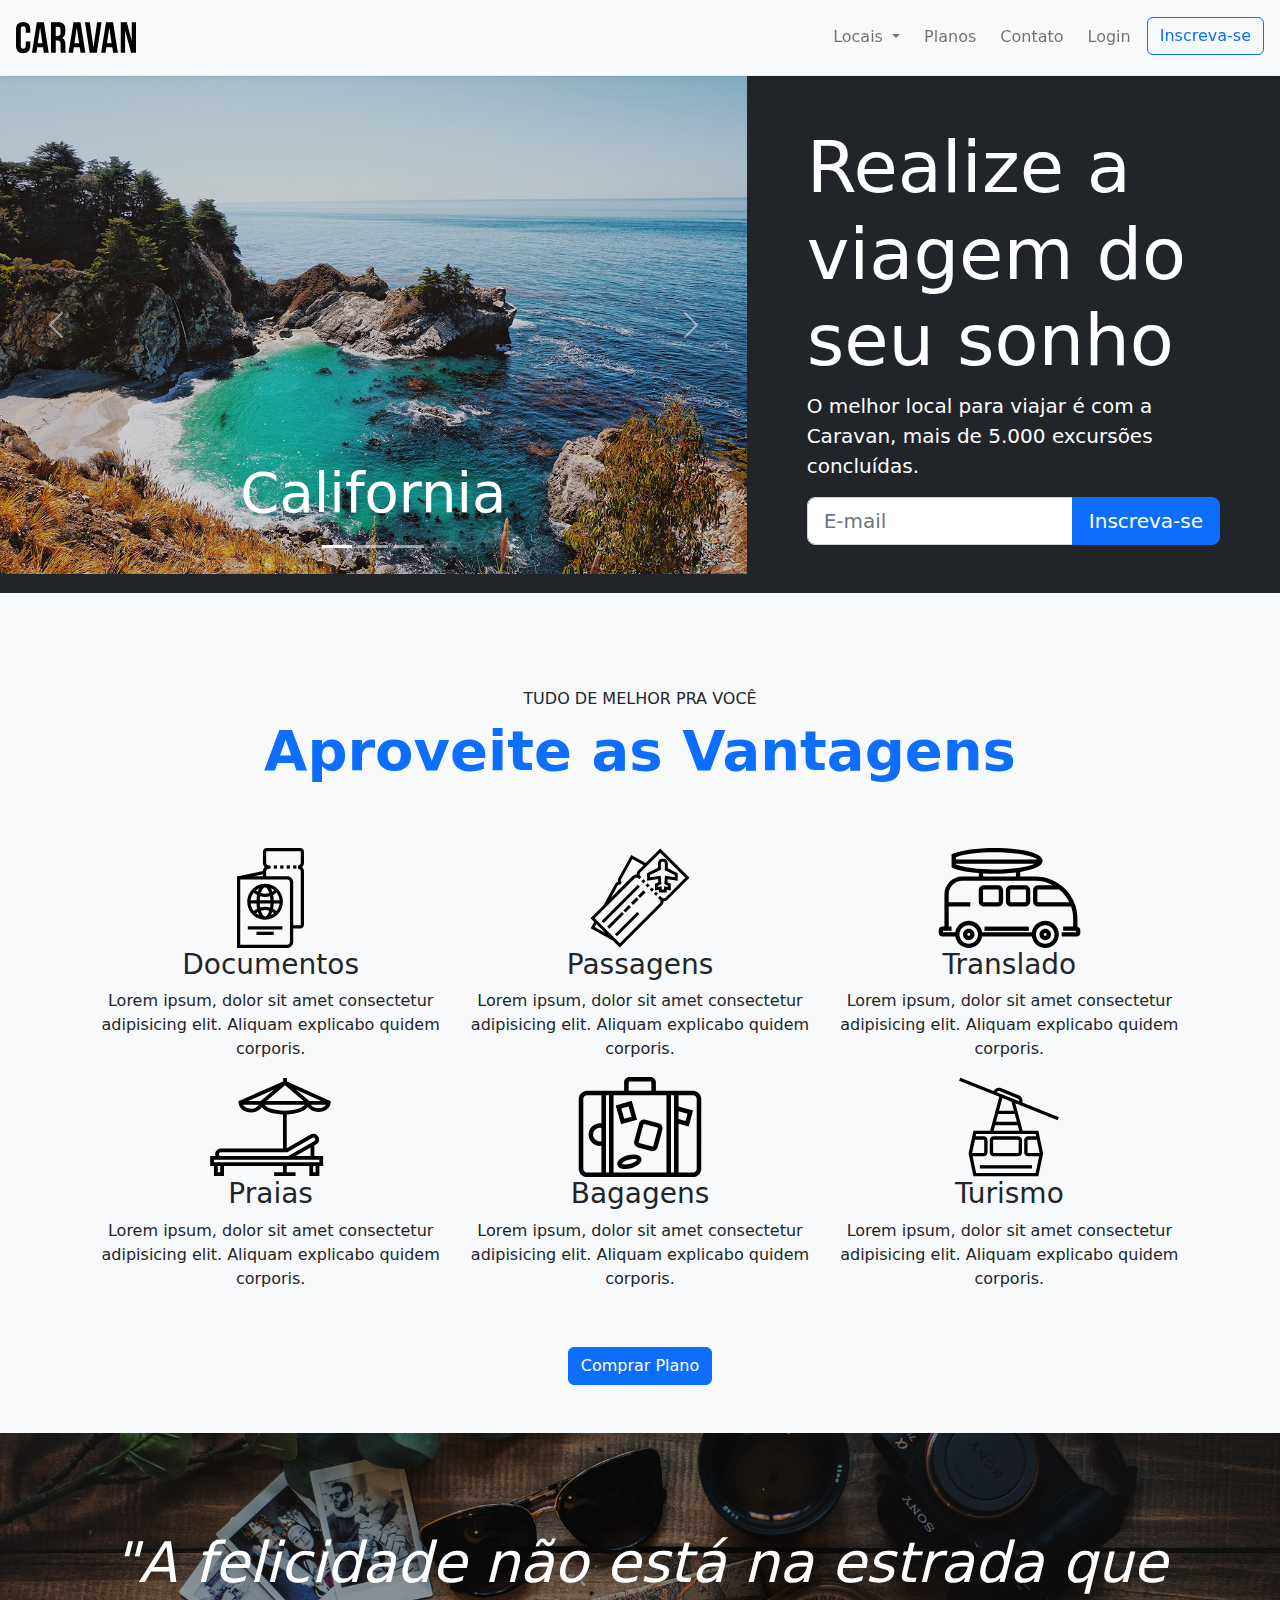
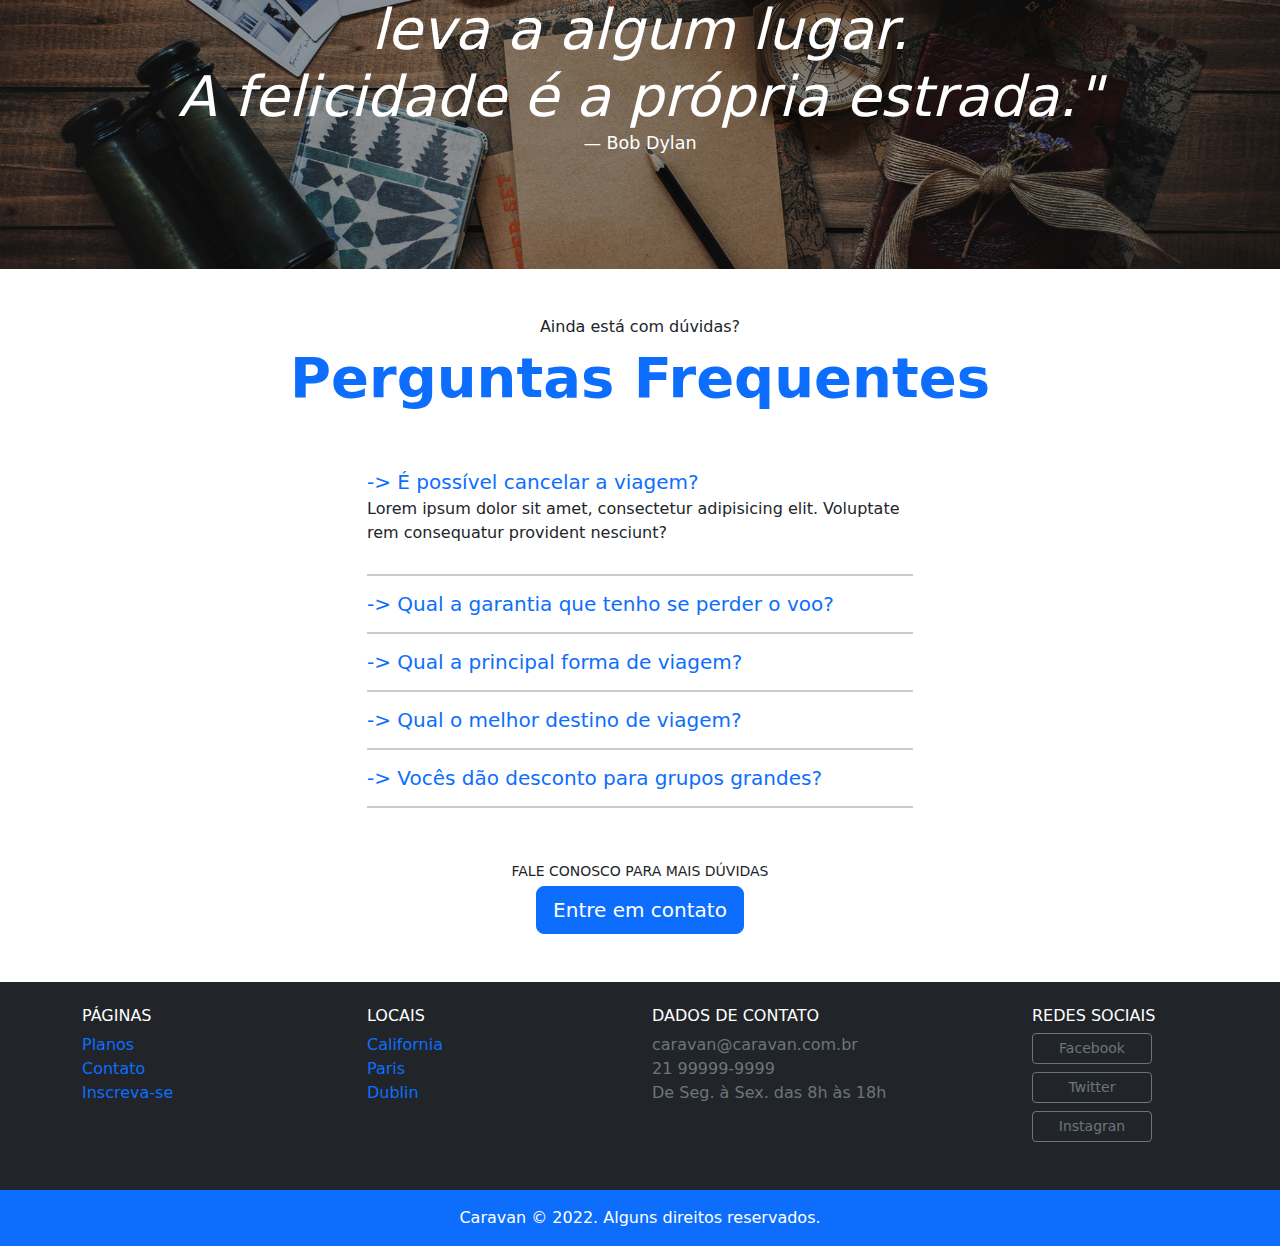
==== commit d9ba93eb: "pags: contato,inscricao, planos" ====
--- a/index.html
+++ b/index.html
@@ -80,7 +80,7 @@
           </li>
           <li class="nav-item">
             <a
-              class="nav-link active ms-md-2"
+              class="nav-link ms-md-2"
               aria-current="page"
               href="planos.html"
               >Planos</a
@@ -88,14 +88,14 @@
           </li>
           <li class="nav-item">
             <a
-              class="nav-link active ms-md-2"
+              class="nav-link ms-md-2"
               aria-current="page"
               href="contato.html"
               >Contato</a
             >
           </li>
           <li class="nav-item">
-            <a class="nav-link active ms-md-2" aria-current="page" href="#" data-bs-toggle="modal" data-bs-target="#modalLogin"
+            <a class="nav-link ms-md-2" aria-current="page" href="#" data-bs-toggle="modal" data-bs-target="#modalLogin"
               >Login</a
             >
           </li>
@@ -103,7 +103,7 @@
             <a
               class="btn btn-outline-primary ms-md-2"
               aria-current="page"
-              href="incsrevase.html"
+              href="inscricao.html"
               >Inscreva-se</a
             >
           </li>
--- a/css/style.css
+++ b/css/style.css
@@ -38,3 +38,10 @@
   border-bottom: 2px solid #cccccc;
   margin: 5px 0;
 }
+
+.line-2 li + li{
+  border-top: 2px solid #cccccc;
+}
+.line-2 li {
+  padding: 1rem;
+}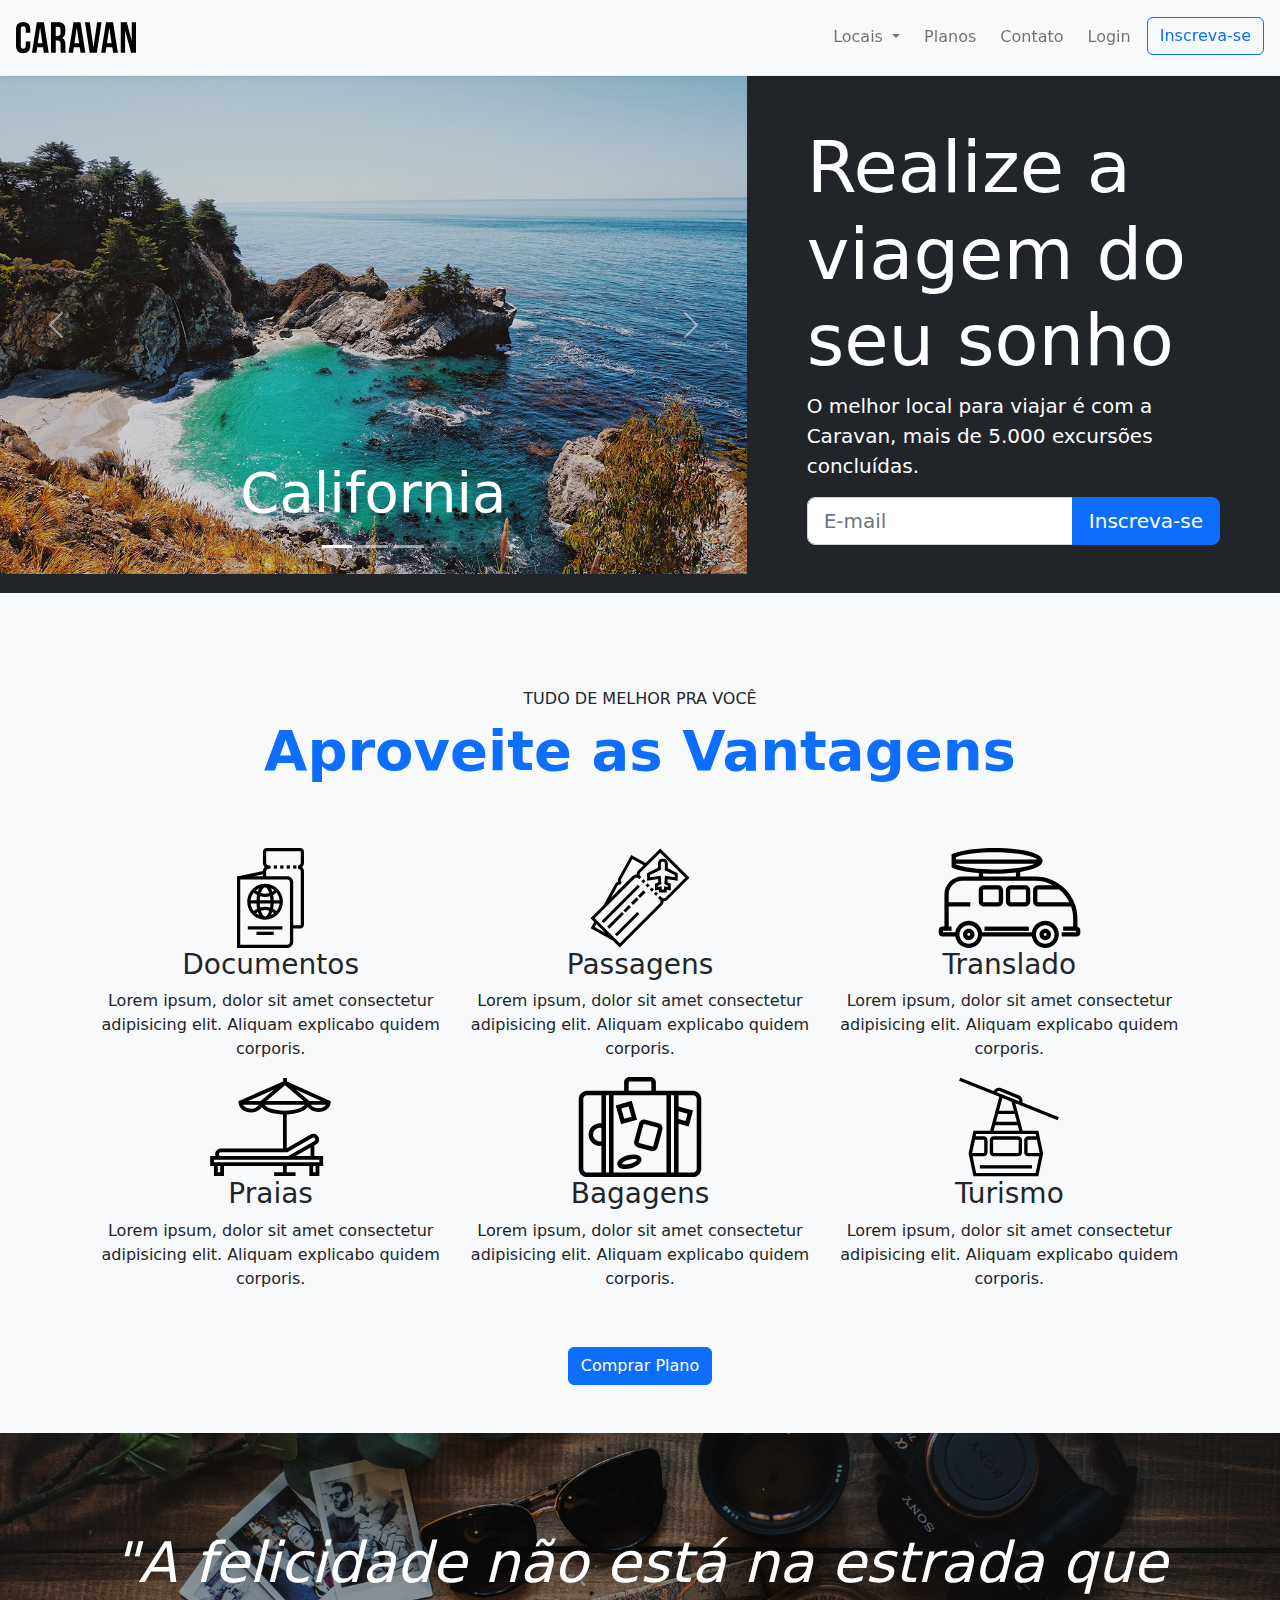
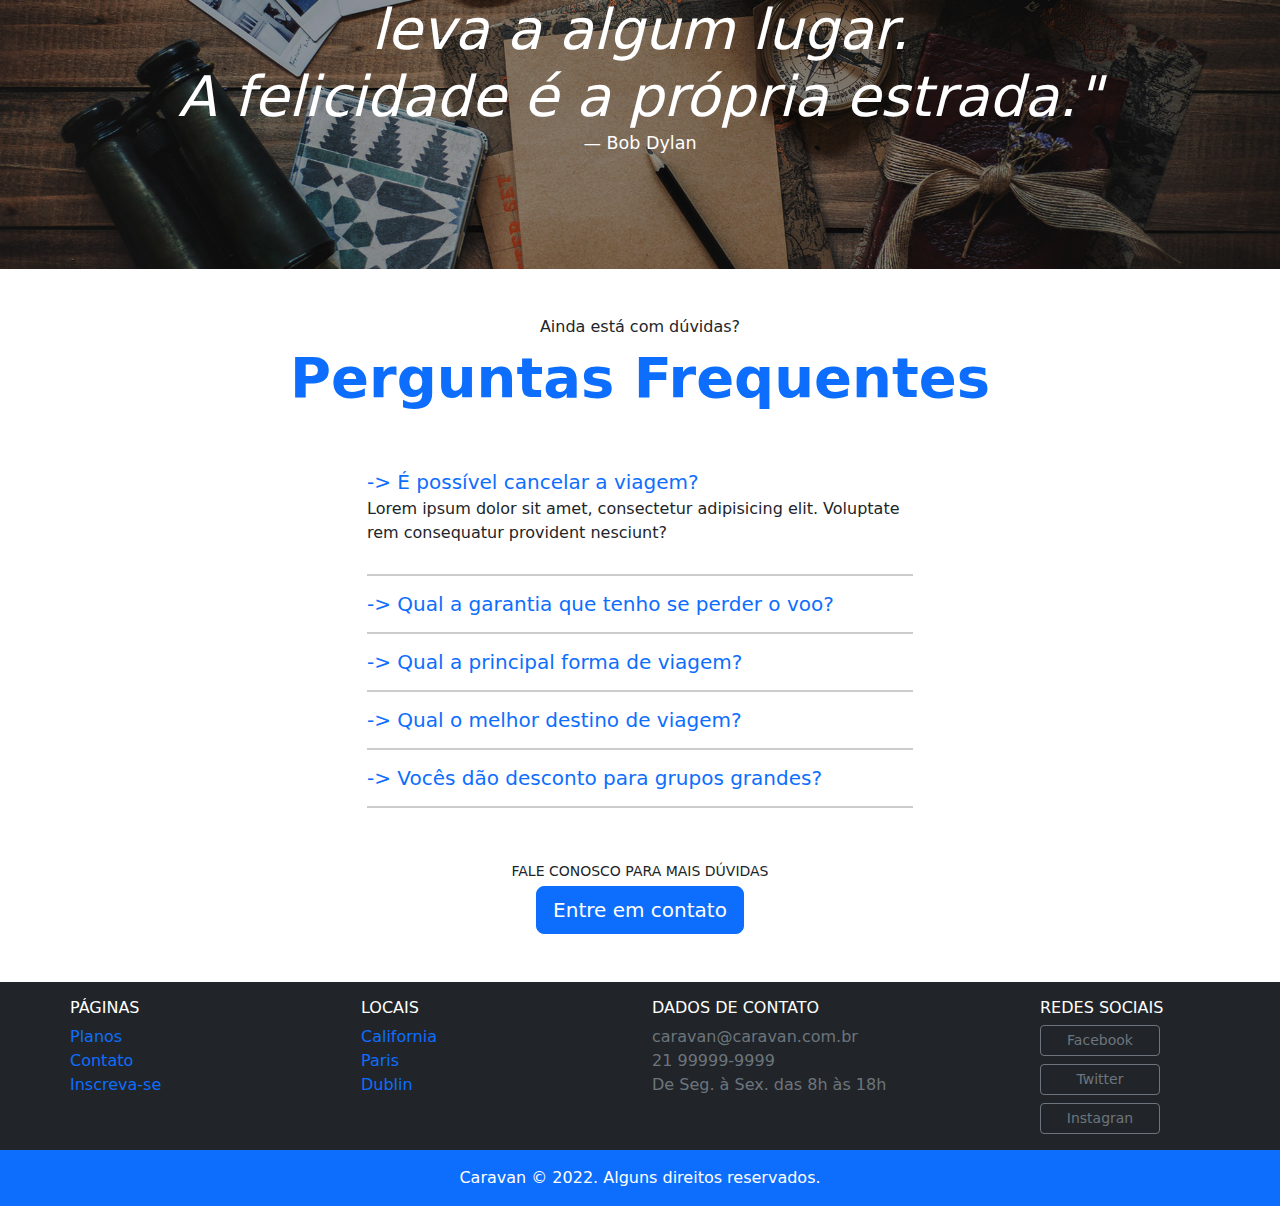
==== commit 644bcf3f: "Ajustei todos os footers no padrão que criei em planos.html" ====
--- a/index.html
+++ b/index.html
@@ -27,7 +27,7 @@
                 <div id="emailHelp" class="form-text">Nunca compartilharemos seu email.</div>
               </div>
               <div class="mb-3">
-                <label for="loginSenha" class="form-label">Password</label>
+                <label for="loginSenha" class="form-label">Senha</label>
                 <input type="password" class="form-control" id="loginSenha">
               </div>
               <div class="mb-3 form-check">
@@ -73,9 +73,9 @@
               Locais
             </a>
             <ul class="dropdown-menu" aria-labelledby="navbarDropdownMenuLink">
-              <li><a class="dropdown-item" href="#">Califórnia</a></li>
-              <li><a class="dropdown-item" href="#">Paris</a></li>
-              <li><a class="dropdown-item" href="#">Dublin</a></li>
+              <li><a class="dropdown-item" href="local.html">Califórnia</a></li>
+              <li><a class="dropdown-item" href="local.html">Paris</a></li>
+              <li><a class="dropdown-item" href="local.html">Dublin</a></li>
             </ul>
           </li>
           <li class="nav-item">
@@ -114,11 +114,11 @@
     <section class="container-fluid">
       <div class="row bg-dark">
         <div class="col-lg-7 p-0">
-          <div id="carouselExampleCaptions" class="carousel slide" data-bs-ride="false">
+          <div id="myCarousel" class="carousel slide" data-bs-ride="carousel">
             <div class="carousel-indicators">
-              <button type="button" data-bs-target="#carouselExampleCaptions" data-bs-slide-to="0" class="active" aria-current="true" aria-label="Slide 1"></button>
-              <button type="button" data-bs-target="#carouselExampleCaptions" data-bs-slide-to="1" aria-label="Slide 2"></button>
-              <button type="button" data-bs-target="#carouselExampleCaptions" data-bs-slide-to="2" aria-label="Slide 3"></button>
+              <button type="button" data-bs-target="#myCarousel" data-bs-slide-to="0" class="active" aria-current="true" aria-label="Slide 1"></button>
+              <button type="button" data-bs-target="#myCarousel" data-bs-slide-to="1" aria-label="Slide 2"></button>
+              <button type="button" data-bs-target="#myCarousel" data-bs-slide-to="2" aria-label="Slide 3"></button>
             </div>
             <div class="carousel-inner">
               <div class="carousel-item active">
@@ -285,10 +285,10 @@
       </div>
     </section>
 
-    <footer class="bg-dark text-white">
-      <div class="container py-4">
+    <footer class="bg-dark text-white mt-5">
+      <div class="container p-0">
         <div class="row">
-          <div class="col-md-3 col-6">
+          <div class="col-md-3 col-6 pt-3">
             <h4 class="h6">PÁGINAS</h4>
             <ul class="list-unstyled">
               <li><a href="planos.html">Planos</a></li>
@@ -296,7 +296,7 @@
               <li><a href="inscricao.html">Inscreva-se</a></li>
             </ul>
           </div>
-          <div class="col-md-3 col-6">
+          <div class="col-md-3 col-6 pt-3">
             <h4 class="h6">LOCAIS</h4>
             <ul class="list-unstyled">
               <li><a href="local.html">California</a></li>
@@ -304,7 +304,7 @@
               <li><a href="local.html">Dublin</a></li>
             </ul>
           </div>
-          <div class="col-md-4">
+          <div class="col-md-4 pt-3">
             <h4 class="h6">DADOS DE CONTATO</h4>
             <ul class="list-unstyled text-secondary">
               <li>caravan@caravan.com.br</li>
@@ -312,23 +312,43 @@
               <li>De Seg. à Sex. das 8h às 18h</li>
             </ul>
           </div>
-          <div class="col-md-2" >
+          <div class="col-md-2 pt-3">
             <h4 class="h6" style="min-width: 120px">REDES SOCIAIS</h4>
             <ul class="list-unstyled">
               <!-- coloquei um padding-botton no <li> -->
-              <li class="pb-2"><a class="btn btn-outline-secondary btn-sm " href="#" style="width: 100%; max-width: 120px;">Facebook</a></li>
+              <li class="pb-2">
+                <a
+                  class="btn btn-outline-secondary btn-sm"
+                  href="#"
+                  style="width: 100%; max-width: 120px"
+                  >Facebook</a
+                >
+              </li>
               <!-- rafael colocou margin no <a> -->
-              <li><a class="btn btn-outline-secondary btn-sm  mb-2" href="#" style="width: 100%; max-width: 120px;">Twitter</a></li>
-              <li class="pb-2"><a class="btn btn-outline-secondary btn-sm " href="#" style="width: 100%; max-width: 120px;">Instagran</a></li>
-            </ul>
-          </div>
-        </div>
-      </div>
-      <div class="bg-primary text-center py-3 ">
+              <li>
+                <a
+                  class="btn btn-outline-secondary btn-sm mb-2"
+                  href="#"
+                  style="width: 100%; max-width: 120px"
+                  >Twitter</a
+                >
+              </li>
+              <li class="">
+                <a
+                  class="btn btn-outline-secondary btn-sm"
+                  href="#"
+                  style="width: 100%; max-width: 120px"
+                  >Instagran</a
+                >
+              </li>
+            </ul>
+          </div>
+        </div>
+      </div>
+      <div class="bg-primary text-center py-3">
         <p class="m-0">Caravan © 2022. Alguns direitos reservados.</p>
       </div>
     </footer>
-
     <script src="js/popper.min.js"></script>
     <script src="js/bootstrap.js"></script>
     <script src="js/app.js"></script>
--- a/css/style.css
+++ b/css/style.css
@@ -44,4 +44,8 @@
 }
 .line-2 li {
   padding: 1rem;
-}+}
+
+/* justify-content-center {
+  justify-content: space-around;
+} */